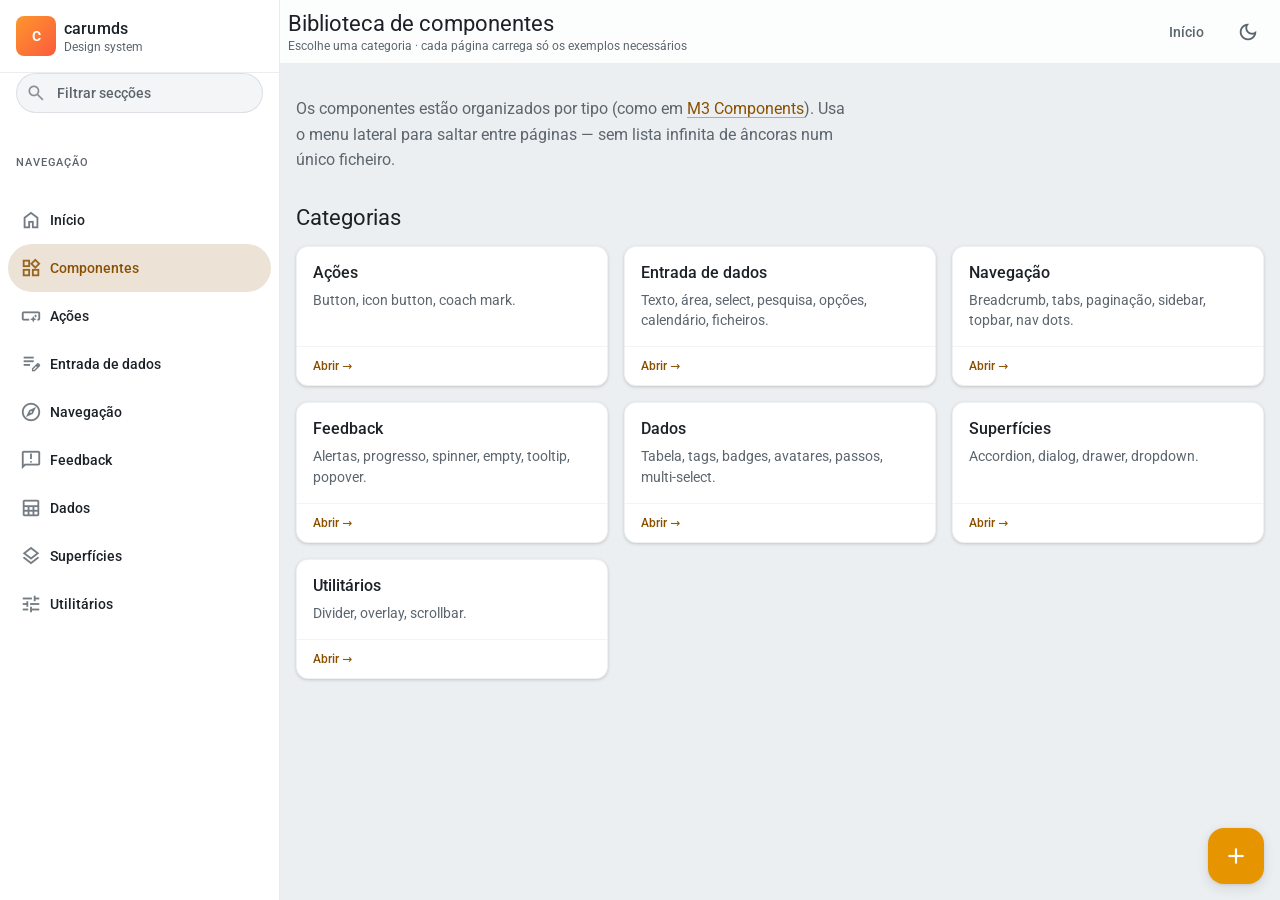
==== library/index.html @ 28d01505 "Add files via upload" ====
<!DOCTYPE html>
<html lang="pt-BR" data-theme="dark">
  <head>
    <meta charset="utf-8" />
    <meta name="viewport" content="width=device-width, initial-scale=1" />
    <meta name="color-scheme" content="dark light" />
    <script>
      (function () {
        try {
          var t = localStorage.getItem("carumds-theme");
          if (t === "light" || t === "dark") {
            document.documentElement.setAttribute("data-theme", t);
            document.documentElement.style.colorScheme =
              t === "light" ? "light" : "dark";
            return;
          }
        } catch (e) {}
        var m = window.matchMedia("(prefers-color-scheme: light)").matches;
        document.documentElement.setAttribute("data-theme", m ? "light" : "dark");
        document.documentElement.style.colorScheme = m ? "light" : "dark";
      })();
    </script>
    <title>Componentes — carumds</title>
    <link rel="stylesheet" href="../css/design-tokens.css" />
    <link rel="stylesheet" href="../css/core-components.css" />
    <link rel="stylesheet" href="../css/components.css" />
    <link rel="stylesheet" href="../css/storybook-shell.css" />
    <link rel="stylesheet" href="../css/theme.css" />
    <link rel="stylesheet" href="../css/m3-landing.css" />
  </head>
  <body class="md-body">
    <div class="md-app" id="md-app">
      <div class="md-scrim" id="md-scrim" aria-hidden="true"></div>

      <nav class="md-nav" aria-label="Documentação">
        <div class="md-nav__brand">
          <div class="md-nav__brand-icon" aria-hidden="true">C</div>
          <div class="md-nav__brand-text">
            <p class="md-nav__title">carumds</p>
            <p class="md-nav__subtitle">Design system</p>
          </div>
        </div>
        <div class="md-nav__search">
          <div class="md-nav__search-wrap">
            <span class="ms" aria-hidden="true">search</span>
            <input type="search" id="md-nav-filter" placeholder="Filtrar secções" autocomplete="off" aria-label="Filtrar lista de secções" />
          </div>
        </div>
        <p class="md-nav__label">Navegação</p>
        <ul class="md-nav__list" role="list">
          <li role="listitem">
            <a class="md-nav__link" href="../index.html"><span class="ms" aria-hidden="true">home</span>Início</a>
          </li>
          <li role="listitem">
            <a class="md-nav__link" href="index.html" aria-current="page"><span class="ms" aria-hidden="true">widgets</span>Componentes</a>
          </li>
          <li role="listitem">
            <a class="md-nav__link" href="actions.html"><span class="ms" aria-hidden="true">smart_button</span>Ações</a>
          </li>
          <li role="listitem">
            <a class="md-nav__link" href="inputs.html"><span class="ms" aria-hidden="true">edit_note</span>Entrada de dados</a>
          </li>
          <li role="listitem">
            <a class="md-nav__link" href="navigation.html"><span class="ms" aria-hidden="true">explore</span>Navegação</a>
          </li>
          <li role="listitem">
            <a class="md-nav__link" href="feedback.html"><span class="ms" aria-hidden="true">feedback</span>Feedback</a>
          </li>
          <li role="listitem">
            <a class="md-nav__link" href="data-display.html"><span class="ms" aria-hidden="true">table</span>Dados</a>
          </li>
          <li role="listitem">
            <a class="md-nav__link" href="surfaces.html"><span class="ms" aria-hidden="true">layers</span>Superfícies</a>
          </li>
          <li role="listitem">
            <a class="md-nav__link" href="utilities.html"><span class="ms" aria-hidden="true">tune</span>Utilitários</a>
          </li>
        </ul>
      </nav>

      <div class="md-main-wrap">
        <header class="md-top-bar">
          <button type="button" class="md-top-bar__menu" id="md-open-nav" aria-label="Abrir navegação">
            <span class="ms">menu</span>
          </button>
          <div class="md-top-bar__heading">
            <h1>Biblioteca de componentes</h1>
            <p>Escolhe uma categoria · cada página carrega só os exemplos necessários</p>
          </div>
          <nav class="md-top-bar__nav" aria-label="Atalhos">
            <a href="../index.html">Início</a>
          </nav>
          <div class="md-top-bar__actions">
            <button type="button" class="md-icon-btn" id="md-theme-toggle" aria-pressed="false" aria-label="Alternar tema claro ou escuro" title="Tema">
              <span class="ms">light_mode</span>
            </button>
          </div>
        </header>

        <main class="md-content md-landing" id="main-content">
          <p class="md-landing__lead" style="margin-bottom: var(--crm-spacing-xl)">
            Os componentes estão organizados por tipo (como em
            <a href="https://m3.material.io/components" rel="noopener noreferrer">M3 Components</a>). Usa o menu lateral
            para saltar entre páginas — sem lista infinita de âncoras num único ficheiro.
          </p>
          <h2 class="md-landing__section-title">Categorias</h2>
          <div class="md-landing__grid">
            <a class="md-landing-card" href="actions.html">
              <div class="md-landing-card__body">
                <h3 class="md-landing-card__title">Ações</h3>
                <p class="md-landing-card__desc">Button, icon button, coach mark.</p>
              </div>
              <div class="md-landing-card__footer">Abrir →</div>
            </a>
            <a class="md-landing-card" href="inputs.html">
              <div class="md-landing-card__body">
                <h3 class="md-landing-card__title">Entrada de dados</h3>
                <p class="md-landing-card__desc">Texto, área, select, pesquisa, opções, calendário, ficheiros.</p>
              </div>
              <div class="md-landing-card__footer">Abrir →</div>
            </a>
            <a class="md-landing-card" href="navigation.html">
              <div class="md-landing-card__body">
                <h3 class="md-landing-card__title">Navegação</h3>
                <p class="md-landing-card__desc">Breadcrumb, tabs, paginação, sidebar, topbar, nav dots.</p>
              </div>
              <div class="md-landing-card__footer">Abrir →</div>
            </a>
            <a class="md-landing-card" href="feedback.html">
              <div class="md-landing-card__body">
                <h3 class="md-landing-card__title">Feedback</h3>
                <p class="md-landing-card__desc">Alertas, progresso, spinner, empty, tooltip, popover.</p>
              </div>
              <div class="md-landing-card__footer">Abrir →</div>
            </a>
            <a class="md-landing-card" href="data-display.html">
              <div class="md-landing-card__body">
                <h3 class="md-landing-card__title">Dados</h3>
                <p class="md-landing-card__desc">Tabela, tags, badges, avatares, passos, multi-select.</p>
              </div>
              <div class="md-landing-card__footer">Abrir →</div>
            </a>
            <a class="md-landing-card" href="surfaces.html">
              <div class="md-landing-card__body">
                <h3 class="md-landing-card__title">Superfícies</h3>
                <p class="md-landing-card__desc">Accordion, dialog, drawer, dropdown.</p>
              </div>
              <div class="md-landing-card__footer">Abrir →</div>
            </a>
            <a class="md-landing-card" href="utilities.html">
              <div class="md-landing-card__body">
                <h3 class="md-landing-card__title">Utilitários</h3>
                <p class="md-landing-card__desc">Divider, overlay, scrollbar.</p>
              </div>
              <div class="md-landing-card__footer">Abrir →</div>
            </a>
          </div>
        </main>
      </div>
    </div>

    <button type="button" class="md-fab" aria-label="Acção principal (exemplo)">
      <span class="ms">add</span>
    </button>

    <script src="../js/theme.js"></script>
    <script src="../js/demos.js"></script>
  </body>
</html>
---- css/design-tokens.css ----
/**
 * Design tokens — CRM / carumds
 *
 * PRIMITIVOS NUMÉRICOS (FOUNDATIONS — export MCP em 2026):
 *   https://www.figma.com/design/VYV44XEQJ3vVgfA4QidiU4/Base-Tokens
 *   fileKey: VYV44XEQJ3vVgfA4QidiU4  ·  coleção: FOUNDATIONS  ·  modo: Tokens
 *   (63 variáveis FLOAT: spacing, size, radii, border-width, opacity)
 *
 * CORES (fonte canónica no Figma — variáveis de cor locais neste ficheiro):
 *   https://www.figma.com/design/U8QdaJfkk1VaeCNuvylgz9/Color-Tokens
 *   fileKey: U8QdaJfkk1VaeCNuvylgz9
 *   Os hex abaixo foram alinhados ao Core-Components; para sincronizar 1:1 com
 *   o painel Variables do Color-Tokens, usa export do Figma ou MCP quando o
 *   limite de chamadas do plano o permitir (Starter tem quota baixa de leitura).
 *
 * CONSUMO UI: Core-Components (uNFZLPczZwz7co8eiuxScK)
 *
 * MAPEAMENTO FIGMA → CSS:
 *   crm/spacing/xs → --crm-spacing-xs
 *   (barra `/` → hífen `-`)
 *
 * OPACIDADE: valores 0–100 (Figma). Em CSS usar p.ex. opacity: calc(var(--crm-opacity-sm) / 100)
 */

:root {
  /* ------------------------------------------------------------------------ */
  /* Cor — semântica (alvo: Color-Tokens U8QdaJf… — valores vê Core-Components) */
  /* ------------------------------------------------------------------------ */

  --crm-bg-regular-surface-base-enabled: #14171a;
  --crm-bg-regular-surface-lower-enabled: #22272b;
  --crm-fg-on-surface-neutral-moderate: #c0c8ce;
  --crm-fg-on-surface-neutral-inverse: #14171a;
  --crm-fg-on-surface-neutral-strong: #eef0f2;

  --crm-border-color-default: #58656f;

  --crm-bg-regular-primary-enabled: #e69400;
  --crm-bg-regular-primary-hovered: #ffaa11;
  --crm-bg-regular-primary-pressed: #ffa503;
  --crm-fg-on-surface-primary-default: #ffbb40;
  --crm-bg-transparent-primary-hovered: #c37e004d;
  --crm-bg-transparent-primary-pressed: #cf85004d;

  --crm-bg-regular-surface-inverse-enabled: #eef0f2;
  --crm-bg-regular-surface-inverse-hovered: #c5ccd3;
  --crm-bg-regular-surface-inverse-pressed: #d3d8dd;
  --crm-bg-transparent-surface-inverse-hovered: #c6c8ca80;
  --crm-bg-transparent-surface-inverse-pressed: #d3d8dd80;

  --crm-bg-regular-critical-enabled: #b31f1f;
  --crm-bg-regular-critical-hovered: #981a1a;
  --crm-bg-regular-critical-pressed: #a11c1c;
  --crm-fg-on-surface-critical-default: #e98080;
  --crm-fg-on-surface-critical-inverse: #b31f1f;
  --crm-bg-transparent-critical-hovered: #981a1a4d;
  --crm-bg-transparent-critical-pressed: #a11c1c4d;
  --crm-bg-transparent-critical-enabled: #b31f1f33;

  --crm-fg-on-surface-informative-default: #80cde9;
  --crm-bg-transparent-informative-enabled: #1f8cb333;
  --crm-fg-on-surface-success-default: #ade187;
  --crm-bg-transparent-success-enabled: #52922433;

  --brand-colors-white: #ffffff;
  --brand-colors-gradient-1: #fda92b;
  --brand-colors-gradient-2: #fda92b;
  --brand-colors-gradient-3: #fd972d;
  --brand-colors-gradient-4: #fd8330;
  --brand-colors-gradient-5: #fc7e31;
  --brand-colors-gradient-6: #fc7035;
  --brand-colors-gradient-7: #fc5a3c;
  --brand-colors-gradient-8: #fc5140;

  /* ------------------------------------------------------------------------ */
  /* FOUNDATIONS — border-width (Base-Tokens VYV44…)                           */
  /* ------------------------------------------------------------------------ */

  --crm-border-width-hairline: 1px;
  --crm-border-width-slim: 2px;
  --crm-border-width-medium: 4px;
  --crm-border-width-heavy: 8px;

  /* ------------------------------------------------------------------------ */
  /* FOUNDATIONS — opacity (0–100)                                            */
  /* ------------------------------------------------------------------------ */

  --crm-opacity-transparent: 0;
  --crm-opacity-xs2: 10;
  --crm-opacity-xs: 20;
  --crm-opacity-sm: 30;
  --crm-opacity-md: 40;
  --crm-opacity-lg: 50;
  --crm-opacity-xl: 80;
  --crm-opacity-total: 100;
  --crm-opacity-state-disabled: 30; /* alias → crm/opacity/sm */
  --crm-opacity-state-read-only: 50; /* alias → crm/opacity/lg */

  /* Compat (opacity: calc(var(--crm-state-disabled) / 100)) — igual a opacity sm */
  --crm-state-disabled: 30;

  /* ------------------------------------------------------------------------ */
  /* FOUNDATIONS — radii (px)                                                   */
  /* ------------------------------------------------------------------------ */

  --crm-radii-none: 0px;
  --crm-radii-xs: 2px;
  --crm-radii-sm: 4px;
  --crm-radii-md: 8px;
  --crm-radii-lg: 12px;
  --crm-radii-xl: 16px;
  --crm-radii-g: 24px;
  --crm-radii-full: 999px;

  /* ------------------------------------------------------------------------ */
  /* FOUNDATIONS — spacing (px)                                               */
  /* ------------------------------------------------------------------------ */

  --crm-spacing-none: 0px;
  --crm-spacing-xs3: 2px;
  --crm-spacing-xs2: 4px;
  --crm-spacing-xs: 8px;
  --crm-spacing-sm: 12px;
  --crm-spacing-md: 16px;
  --crm-spacing-lg: 24px;
  --crm-spacing-xl: 32px;
  --crm-spacing-xl2: 40px;
  --crm-spacing-xl3: 48px;
  --crm-spacing-g: 56px;
  --crm-spacing-xg: 64px;
  --crm-spacing-xg2: 72px;
  --crm-spacing-xg3: 80px;
  --crm-spacing-negative-xs2: -2px;
  --crm-spacing-negative-xs: -4px;
  --crm-spacing-negative-sm: -8px;
  --crm-spacing-negative-md: -12px;
  --crm-spacing-negative-lg: -16px;
  --crm-spacing-negative-xl: -24px;

  /* ------------------------------------------------------------------------ */
  /* FOUNDATIONS — size (px)                                                  */
  /* ------------------------------------------------------------------------ */

  --crm-size-none: 0px;
  --crm-size-xs5: 2px;
  --crm-size-xs4: 4px;
  --crm-size-xs3: 8px;
  --crm-size-xs2: 12px;
  --crm-size-xs: 16px;
  --crm-size-sm: 20px;
  --crm-size-md: 24px;
  --crm-size-lg: 32px;
  --crm-size-xl: 40px;
  --crm-size-xl2: 48px;
  --crm-size-xl3: 56px;
  --crm-size-g: 64px;
  --crm-size-xg: 72px;
  --crm-size-xg2: 80px;
  --crm-size-xg3: 96px;

  --crm-size-icon-xs: 12px;
  --crm-size-icon-sm: 16px;
  --crm-size-icon-md: 24px;
  --crm-size-icon-lg: 32px;
  --crm-size-icon-xl: 40px;

  /* ------------------------------------------------------------------------ */
  /* Tipografia (não listada em FOUNDATIONS deste ficheiro — mantida do DS)    */
  /* ------------------------------------------------------------------------ */

  --crm-font-family-brand: "Inter", ui-sans-serif, system-ui, -apple-system, "Segoe UI", Roboto, Helvetica, Arial, sans-serif;
  --crm-font-size-sm: 14px;
  --crm-line-height-sm: 20px;
  --crm-font-weight-regular: 400;
  --crm-font-weight-medium: 500;
  --crm-font-weight-bold: 700;
  --crm-letter-spacing-default: 0;

  /* ------------------------------------------------------------------------ */
  /* Aliases de produto                                                         */
  /* ------------------------------------------------------------------------ */

  --color-canvas: var(--crm-bg-regular-surface-base-enabled);
  --transition-interaction: color 0.15s ease, background-color 0.15s ease, border-color 0.15s ease, opacity 0.15s ease;
}
---- css/core-components.css ----
/**
 * Core Components — botão texto (Fill / Outline / Ghost × Brand / Neutral / Danger)
 * Ficheiro: Core-Components (uNFZLPczZwz7co8eiuxScK), component set "Button" (28:57508)
 * Tamanhos alinhados ao Figma: Extra Small = 32px, Small = 40px, Medium = 48px altura.
 * Importar depois de design-tokens.css
 */

/* -------------------------------------------------------------------------- */
/* Base                                                                      */
/* -------------------------------------------------------------------------- */

.btn {
  box-sizing: border-box;
  display: inline-flex;
  align-items: center;
  justify-content: center;
  gap: var(--crm-spacing-xs);
  margin: 0;
  font-family: var(--crm-font-family-brand);
  font-weight: var(--crm-font-weight-medium);
  font-size: var(--crm-font-size-sm);
  line-height: var(--crm-line-height-sm);
  letter-spacing: var(--crm-letter-spacing-default);
  text-decoration: none;
  white-space: nowrap;
  cursor: pointer;
  user-select: none;
  border-style: solid;
  border-width: var(--crm-border-width-hairline);
  border-radius: var(--crm-radii-sm);
  transition: var(--transition-interaction);
}

.btn:focus {
  outline: none;
}

.btn:focus-visible {
  outline: 2px solid currentColor;
  outline-offset: 2px;
}

.btn:disabled,
.btn[aria-disabled="true"] {
  cursor: not-allowed;
  opacity: calc(var(--crm-state-disabled) / 100);
}

/* -------------------------------------------------------------------------- */
/* Tamanhos (Medium / Small / Extra Small)                                     */
/* -------------------------------------------------------------------------- */

.btn--md {
  min-height: var(--crm-size-xl2);
  padding: calc((var(--crm-size-xl2) - var(--crm-line-height-sm)) / 2) var(--crm-spacing-md);
}

.btn--sm {
  min-height: var(--crm-size-xl);
  padding: calc((var(--crm-size-xl) - var(--crm-line-height-sm)) / 2) var(--crm-spacing-md);
}

.btn--xs {
  min-height: var(--crm-size-lg);
  padding: calc((var(--crm-size-lg) - var(--crm-line-height-sm)) / 2) var(--crm-spacing-md);
}

.btn--icon.btn--md {
  width: var(--crm-size-xl2);
  min-width: var(--crm-size-xl2);
  padding: 0;
}

.btn--icon.btn--sm {
  width: var(--crm-size-xl);
  min-width: var(--crm-size-xl);
  padding: 0;
}

.btn--icon.btn--xs {
  width: var(--crm-size-lg);
  min-width: var(--crm-size-lg);
  padding: 0;
}

.btn__icon {
  flex-shrink: 0;
  width: var(--crm-size-icon-sm);
  height: var(--crm-size-icon-sm);
}

/* -------------------------------------------------------------------------- */
/* Brand — Fill (solid)                                                       */
/* -------------------------------------------------------------------------- */

.btn--primary.btn--solid {
  background-color: var(--crm-bg-regular-primary-enabled);
  color: var(--crm-fg-on-surface-neutral-inverse);
  border-color: transparent;
}

.btn--primary.btn--solid:hover:not(:disabled):not([aria-disabled="true"]) {
  background-color: var(--crm-bg-regular-primary-hovered);
}

.btn--primary.btn--solid:active:not(:disabled):not([aria-disabled="true"]) {
  background-color: var(--crm-bg-regular-primary-pressed);
}

/* -------------------------------------------------------------------------- */
/* Brand — Outline                                                           */
/* -------------------------------------------------------------------------- */

.btn--primary.btn--outline {
  background-color: transparent;
  color: var(--crm-fg-on-surface-primary-default);
  border-color: var(--crm-fg-on-surface-primary-default);
}

.btn--primary.btn--outline:hover:not(:disabled):not([aria-disabled="true"]) {
  background-color: var(--crm-bg-regular-primary-hovered);
  color: var(--crm-fg-on-surface-neutral-inverse);
  border-color: var(--crm-fg-on-surface-primary-default);
}

.btn--primary.btn--outline:active:not(:disabled):not([aria-disabled="true"]) {
  background-color: var(--crm-bg-regular-primary-pressed);
  color: var(--crm-fg-on-surface-neutral-inverse);
  border-color: var(--crm-fg-on-surface-primary-default);
}

/* -------------------------------------------------------------------------- */
/* Brand — Ghost                                                              */
/* -------------------------------------------------------------------------- */

.btn--primary.btn--ghost {
  background-color: transparent;
  color: var(--crm-fg-on-surface-primary-default);
  border-color: transparent;
}

.btn--primary.btn--ghost:hover:not(:disabled):not([aria-disabled="true"]) {
  background-color: var(--crm-bg-transparent-primary-hovered);
}

.btn--primary.btn--ghost:active:not(:disabled):not([aria-disabled="true"]) {
  background-color: var(--crm-bg-transparent-primary-pressed);
}

/* -------------------------------------------------------------------------- */
/* Neutral — Fill                                                            */
/* -------------------------------------------------------------------------- */

.btn--neutral.btn--solid {
  background-color: var(--crm-bg-regular-surface-inverse-enabled);
  color: var(--crm-fg-on-surface-neutral-inverse);
  border-color: transparent;
}

.btn--neutral.btn--solid:hover:not(:disabled):not([aria-disabled="true"]) {
  background-color: var(--crm-bg-regular-surface-inverse-hovered);
}

.btn--neutral.btn--solid:active:not(:disabled):not([aria-disabled="true"]) {
  background-color: var(--crm-bg-regular-surface-inverse-pressed);
}

/* -------------------------------------------------------------------------- */
/* Neutral — Outline                                                         */
/* -------------------------------------------------------------------------- */

.btn--neutral.btn--outline {
  background-color: transparent;
  color: var(--crm-fg-on-surface-neutral-strong);
  border-color: var(--crm-fg-on-surface-neutral-strong);
}

.btn--neutral.btn--outline:hover:not(:disabled):not([aria-disabled="true"]) {
  background-color: var(--crm-bg-regular-surface-inverse-hovered);
  color: var(--crm-fg-on-surface-neutral-inverse);
  border-color: var(--crm-fg-on-surface-neutral-strong);
}

.btn--neutral.btn--outline:active:not(:disabled):not([aria-disabled="true"]) {
  background-color: var(--crm-bg-regular-surface-inverse-pressed);
  color: var(--crm-fg-on-surface-neutral-inverse);
  border-color: var(--crm-fg-on-surface-neutral-strong);
}

/* -------------------------------------------------------------------------- */
/* Neutral — Ghost                                                            */
/* -------------------------------------------------------------------------- */

.btn--neutral.btn--ghost {
  background-color: transparent;
  color: var(--crm-fg-on-surface-neutral-strong);
  border-color: transparent;
}

.btn--neutral.btn--ghost:hover:not(:disabled):not([aria-disabled="true"]) {
  background-color: var(--crm-bg-transparent-surface-inverse-hovered);
}

.btn--neutral.btn--ghost:active:not(:disabled):not([aria-disabled="true"]) {
  background-color: var(--crm-bg-transparent-surface-inverse-pressed);
}

/* -------------------------------------------------------------------------- */
/* Danger — Fill                                                              */
/* -------------------------------------------------------------------------- */

.btn--danger.btn--solid {
  background-color: var(--crm-bg-regular-critical-enabled);
  color: var(--crm-fg-on-surface-neutral-strong);
  border-color: transparent;
}

.btn--danger.btn--solid:hover:not(:disabled):not([aria-disabled="true"]) {
  background-color: var(--crm-bg-regular-critical-hovered);
}

.btn--danger.btn--solid:active:not(:disabled):not([aria-disabled="true"]) {
  background-color: var(--crm-bg-regular-critical-pressed);
}

/* -------------------------------------------------------------------------- */
/* Danger — Outline                                                           */
/* -------------------------------------------------------------------------- */

.btn--danger.btn--outline {
  background-color: transparent;
  color: var(--crm-fg-on-surface-critical-default);
  border-color: var(--crm-fg-on-surface-critical-default);
}

.btn--danger.btn--outline:hover:not(:disabled):not([aria-disabled="true"]) {
  background-color: var(--crm-bg-regular-critical-hovered);
  color: var(--crm-fg-on-surface-neutral-strong);
  border-color: var(--crm-bg-regular-critical-enabled);
}

.btn--danger.btn--outline:active:not(:disabled):not([aria-disabled="true"]) {
  background-color: var(--crm-bg-regular-critical-pressed);
  color: var(--crm-fg-on-surface-neutral-strong);
  border-color: var(--crm-bg-regular-critical-enabled);
}

/* -------------------------------------------------------------------------- */
/* Danger — Ghost                                                             */
/* -------------------------------------------------------------------------- */

.btn--danger.btn--ghost {
  background-color: transparent;
  color: var(--crm-fg-on-surface-critical-default);
  border-color: transparent;
}

.btn--danger.btn--ghost:hover:not(:disabled):not([aria-disabled="true"]) {
  background-color: var(--crm-bg-transparent-critical-hovered);
}

.btn--danger.btn--ghost:active:not(:disabled):not([aria-disabled="true"]) {
  background-color: var(--crm-bg-transparent-critical-pressed);
}

/* -------------------------------------------------------------------------- */
/* Preview                                                                   */
/* -------------------------------------------------------------------------- */

.ds-preview {
  background-color: var(--crm-bg-regular-surface-base-enabled);
  color: var(--crm-fg-on-surface-neutral-moderate);
  min-height: 100vh;
  padding: var(--crm-spacing-md);
  font-family: var(--crm-font-family-brand);
}
---- css/components.css ----
/**
 * Core Components — restantes peças do DS (prefixo .cc-)
 * Alinhado aos tokens CRM; variantes simplificadas para HTML nativo.
 */

/* -------------------------------------------------------------------------- */
/* Layout showcase                                                           */
/* -------------------------------------------------------------------------- */

.cc-showcase-layout {
  display: grid;
  grid-template-columns: minmax(200px, 260px) 1fr;
  gap: var(--crm-spacing-md);
  align-items: start;
  max-width: 1400px;
  margin: 0 auto;
  padding: var(--crm-spacing-md);
}

.cc-nav {
  position: sticky;
  top: var(--crm-spacing-md);
  font-family: var(--crm-font-family-brand);
  font-size: 12px;
  max-height: calc(100vh - 32px);
  overflow: auto;
  padding: var(--crm-spacing-xs);
  border: var(--crm-border-width-hairline) solid var(--crm-border-color-default);
  border-radius: var(--crm-radii-md);
  background: var(--crm-bg-regular-surface-lower-enabled);
}

.cc-nav a {
  display: block;
  padding: 6px 8px;
  color: var(--crm-fg-on-surface-neutral-moderate);
  text-decoration: none;
  border-radius: var(--crm-radii-sm);
}

.cc-nav a:hover {
  color: var(--crm-fg-on-surface-neutral-strong);
  background: color-mix(in srgb, var(--crm-fg-on-surface-neutral-strong) 8%, transparent);
}

.cc-nav__group {
  font-weight: var(--crm-font-weight-bold);
  color: var(--crm-fg-on-surface-neutral-strong);
  padding: 8px 8px 4px;
  margin-top: var(--crm-spacing-xs);
}

.cc-nav__group:first-child {
  margin-top: 0;
}

.cc-section-title {
  font-family: var(--crm-font-family-brand);
  font-weight: var(--crm-font-weight-bold);
  font-size: 18px;
  color: var(--crm-fg-on-surface-neutral-strong);
  margin: 0 0 var(--crm-spacing-md);
  padding-bottom: var(--crm-spacing-xs);
  border-bottom: 1px solid var(--crm-border-color-default);
}

.cc-demo {
  margin-bottom: var(--crm-spacing-md);
}

.cc-demo__label {
  font-size: 12px;
  color: var(--crm-fg-on-surface-neutral-moderate);
  margin-bottom: var(--crm-spacing-xs);
}

.cc-row {
  display: flex;
  flex-wrap: wrap;
  gap: var(--crm-spacing-xs);
  align-items: center;
}

/* -------------------------------------------------------------------------- */
/* Accordion                                                                  */
/* -------------------------------------------------------------------------- */

.cc-accordion {
  border: var(--crm-border-width-hairline) solid var(--crm-border-color-default);
  border-radius: var(--crm-radii-md);
  background: var(--crm-bg-regular-surface-lower-enabled);
  max-width: 480px;
}

.cc-accordion__trigger {
  list-style: none;
  cursor: pointer;
  padding: var(--crm-spacing-md);
  font-family: var(--crm-font-family-brand);
  font-weight: var(--crm-font-weight-medium);
  font-size: var(--crm-font-size-sm);
  color: var(--crm-fg-on-surface-neutral-strong);
}

.cc-accordion__trigger::-webkit-details-marker {
  display: none;
}

.cc-accordion__panel {
  padding: 0 var(--crm-spacing-md) var(--crm-spacing-md);
  font-size: var(--crm-font-size-sm);
  line-height: var(--crm-line-height-sm);
  color: var(--crm-fg-on-surface-neutral-moderate);
  border-top: var(--crm-border-width-hairline) solid var(--crm-border-color-default);
}

.cc-accordion + .cc-accordion {
  margin-top: var(--crm-spacing-xs);
}

/* -------------------------------------------------------------------------- */
/* Alert                                                                      */
/* -------------------------------------------------------------------------- */

.cc-alert {
  display: flex;
  gap: var(--crm-spacing-xs);
  align-items: flex-start;
  padding: var(--crm-spacing-md);
  border-radius: var(--crm-radii-md);
  border: var(--crm-border-width-hairline) solid var(--crm-border-color-default);
  max-width: 560px;
  font-family: var(--crm-font-family-brand);
  font-size: var(--crm-font-size-sm);
  line-height: var(--crm-line-height-sm);
}

.cc-alert__title {
  font-weight: var(--crm-font-weight-bold);
  margin: 0 0 4px;
}

.cc-alert__body {
  margin: 0;
  font-weight: var(--crm-font-weight-regular);
  opacity: 0.95;
}

.cc-alert--default {
  background: var(--crm-bg-regular-surface-lower-enabled);
  color: var(--crm-fg-on-surface-neutral-strong);
}

.cc-alert--informative {
  background: var(--crm-bg-transparent-informative-enabled);
  color: var(--crm-fg-on-surface-informative-default);
  border-color: color-mix(in srgb, var(--crm-fg-on-surface-informative-default) 35%, transparent);
}

.cc-alert--success {
  background: var(--crm-bg-transparent-success-enabled);
  color: var(--crm-fg-on-surface-success-default);
  border-color: color-mix(in srgb, var(--crm-fg-on-surface-success-default) 35%, transparent);
}

.cc-alert--critical {
  background: var(--crm-bg-transparent-critical-enabled);
  color: var(--crm-fg-on-surface-critical-default);
  border-color: color-mix(in srgb, var(--crm-fg-on-surface-critical-default) 35%, transparent);
}

/* -------------------------------------------------------------------------- */
/* Avatar                                                                     */
/* -------------------------------------------------------------------------- */

.cc-avatar {
  display: inline-flex;
  align-items: center;
  justify-content: center;
  border-radius: var(--crm-radii-full);
  background: var(--crm-border-color-default);
  color: var(--crm-fg-on-surface-neutral-strong);
  font-family: var(--crm-font-family-brand);
  font-weight: var(--crm-font-weight-medium);
  font-size: var(--crm-font-size-sm);
  overflow: hidden;
  flex-shrink: 0;
}

.cc-avatar--sm {
  width: var(--crm-size-sm);
  height: var(--crm-size-sm);
  font-size: 10px;
}

.cc-avatar--md {
  width: var(--crm-size-lg);
  height: var(--crm-size-lg);
  font-size: 12px;
}

.cc-avatar--lg {
  width: var(--crm-size-xl);
  height: var(--crm-size-xl);
  font-size: var(--crm-font-size-sm);
}

.cc-avatar img {
  width: 100%;
  height: 100%;
  object-fit: cover;
}

.cc-avatar-stack {
  display: flex;
}

.cc-avatar-stack .cc-avatar {
  margin-left: -8px;
  border: 2px solid var(--crm-bg-regular-surface-base-enabled);
}

.cc-avatar-stack .cc-avatar:first-child {
  margin-left: 0;
}

/* -------------------------------------------------------------------------- */
/* Badge                                                                      */
/* -------------------------------------------------------------------------- */

.cc-badge {
  display: inline-flex;
  align-items: center;
  justify-content: center;
  min-width: 20px;
  height: 20px;
  padding: 0 6px;
  border-radius: var(--crm-radii-full);
  font-family: var(--crm-font-family-brand);
  font-size: 11px;
  font-weight: var(--crm-font-weight-medium);
  line-height: 1;
  background: var(--crm-bg-regular-primary-enabled);
  color: var(--crm-fg-on-surface-neutral-inverse);
}

.cc-badge--neutral {
  background: var(--crm-bg-regular-surface-inverse-enabled);
  color: var(--crm-fg-on-surface-neutral-inverse);
}

.cc-badge--critical {
  background: var(--crm-bg-regular-critical-enabled);
  color: var(--crm-fg-on-surface-neutral-strong);
}

/* -------------------------------------------------------------------------- */
/* Breadcrumb                                                                 */
/* -------------------------------------------------------------------------- */

.cc-breadcrumb {
  font-family: var(--crm-font-family-brand);
  font-size: var(--crm-font-size-sm);
  color: var(--crm-fg-on-surface-neutral-moderate);
}

.cc-breadcrumb ol {
  display: flex;
  flex-wrap: wrap;
  gap: var(--crm-spacing-xs);
  list-style: none;
  margin: 0;
  padding: 0;
  align-items: center;
}

.cc-breadcrumb li:not(:last-child)::after {
  content: "/";
  margin-left: var(--crm-spacing-xs);
  opacity: 0.5;
}

.cc-breadcrumb a {
  color: var(--crm-fg-on-surface-primary-default);
  text-decoration: none;
}

.cc-breadcrumb a:hover {
  text-decoration: underline;
}

/* -------------------------------------------------------------------------- */
/* Checkbox & Radio                                                           */
/* -------------------------------------------------------------------------- */

.cc-check,
.cc-radio {
  display: inline-flex;
  align-items: center;
  gap: var(--crm-spacing-xs);
  font-family: var(--crm-font-family-brand);
  font-size: var(--crm-font-size-sm);
  color: var(--crm-fg-on-surface-neutral-strong);
  cursor: pointer;
}

.cc-check input,
.cc-radio input {
  width: 16px;
  height: 16px;
  accent-color: var(--crm-bg-regular-primary-enabled);
  cursor: pointer;
}

.cc-fieldset {
  border: var(--crm-border-width-hairline) solid var(--crm-border-color-default);
  border-radius: var(--crm-radii-md);
  padding: var(--crm-spacing-md);
  font-family: var(--crm-font-family-brand);
}

.cc-fieldset legend {
  padding: 0 6px;
  font-size: var(--crm-font-size-sm);
  font-weight: var(--crm-font-weight-medium);
  color: var(--crm-fg-on-surface-neutral-strong);
}

.cc-fieldset__group {
  display: flex;
  flex-direction: column;
  gap: var(--crm-spacing-xs);
  margin-top: var(--crm-spacing-xs);
}

/* -------------------------------------------------------------------------- */
/* Coach mark                                                                 */
/* -------------------------------------------------------------------------- */

.cc-coach {
  position: relative;
  display: inline-block;
  max-width: 280px;
  padding: var(--crm-spacing-md);
  border-radius: var(--crm-radii-md);
  background: var(--crm-bg-regular-surface-inverse-enabled);
  color: var(--crm-fg-on-surface-neutral-inverse);
  font-family: var(--crm-font-family-brand);
  font-size: var(--crm-font-size-sm);
  box-shadow: 0 8px 24px rgba(0, 0, 0, 0.35);
}

.cc-coach::after {
  content: "";
  position: absolute;
  bottom: -6px;
  left: 24px;
  border: 6px solid transparent;
  border-top-color: var(--crm-bg-regular-surface-inverse-enabled);
}

/* -------------------------------------------------------------------------- */
/* Date input + mini calendar (visual)                                        */
/* -------------------------------------------------------------------------- */

.cc-date-field {
  display: inline-flex;
  align-items: center;
  gap: var(--crm-spacing-xs);
  padding: 10px var(--crm-spacing-md);
  min-height: var(--crm-size-xl);
  border: var(--crm-border-width-hairline) solid var(--crm-border-color-default);
  border-radius: var(--crm-radii-sm);
  background: var(--crm-bg-regular-surface-lower-enabled);
  color: var(--crm-fg-on-surface-neutral-strong);
  font-family: var(--crm-font-family-brand);
  font-size: var(--crm-font-size-sm);
}

.cc-calendar {
  display: grid;
  grid-template-columns: repeat(7, 32px);
  gap: 4px;
  padding: var(--crm-spacing-md);
  border-radius: var(--crm-radii-md);
  border: var(--crm-border-width-hairline) solid var(--crm-border-color-default);
  background: var(--crm-bg-regular-surface-lower-enabled);
  max-width: fit-content;
  font-family: var(--crm-font-family-brand);
  font-size: 11px;
  color: var(--crm-fg-on-surface-neutral-moderate);
}

.cc-calendar span {
  text-align: center;
  padding: 4px 0;
}

.cc-calendar button {
  height: 28px;
  border: none;
  border-radius: var(--crm-radii-sm);
  background: transparent;
  color: var(--crm-fg-on-surface-neutral-strong);
  cursor: pointer;
  font: inherit;
}

.cc-calendar button:hover {
  background: var(--crm-bg-transparent-surface-inverse-hovered);
}

.cc-calendar button.is-active {
  background: var(--crm-bg-regular-primary-enabled);
  color: var(--crm-fg-on-surface-neutral-inverse);
}

/* -------------------------------------------------------------------------- */
/* Dialog                                                                     */
/* -------------------------------------------------------------------------- */

.cc-dialog::backdrop {
  background: rgba(0, 0, 0, 0.55);
}

.cc-dialog[open] {
  border: var(--crm-border-width-hairline) solid var(--crm-border-color-default);
  border-radius: var(--crm-radii-md);
  padding: var(--crm-spacing-md);
  background: var(--crm-bg-regular-surface-lower-enabled);
  color: var(--crm-fg-on-surface-neutral-strong);
  font-family: var(--crm-font-family-brand);
  max-width: 400px;
}

.cc-dialog h2 {
  margin: 0 0 var(--crm-spacing-xs);
  font-size: 16px;
}

.cc-dialog p {
  margin: 0 0 var(--crm-spacing-md);
  font-size: var(--crm-font-size-sm);
  color: var(--crm-fg-on-surface-neutral-moderate);
}

/* -------------------------------------------------------------------------- */
/* Drawer                                                                     */
/* -------------------------------------------------------------------------- */

.cc-drawer-demo {
  position: relative;
  height: 200px;
  border: var(--crm-border-width-hairline) dashed var(--crm-border-color-default);
  border-radius: var(--crm-radii-md);
  overflow: hidden;
  background: var(--crm-bg-regular-surface-base-enabled);
}

.cc-drawer {
  position: absolute;
  top: 0;
  right: 0;
  height: 100%;
  width: min(280px, 80%);
  background: var(--crm-bg-regular-surface-lower-enabled);
  border-left: var(--crm-border-width-hairline) solid var(--crm-border-color-default);
  padding: var(--crm-spacing-md);
  font-family: var(--crm-font-family-brand);
  font-size: var(--crm-font-size-sm);
  color: var(--crm-fg-on-surface-neutral-strong);
  transform: translateX(100%);
  transition: transform 0.2s ease;
}

.cc-drawer.is-open {
  transform: translateX(0);
}

/* -------------------------------------------------------------------------- */
/* Dropdown                                                                   */
/* -------------------------------------------------------------------------- */

.cc-dropdown {
  position: relative;
  display: inline-block;
  font-family: var(--crm-font-family-brand);
}

.cc-dropdown__menu {
  position: absolute;
  top: calc(100% + 4px);
  left: 0;
  min-width: 200px;
  padding: var(--crm-spacing-xs) 0;
  margin: 0;
  list-style: none;
  background: var(--crm-bg-regular-surface-lower-enabled);
  border: var(--crm-border-width-hairline) solid var(--crm-border-color-default);
  border-radius: var(--crm-radii-sm);
  box-shadow: 0 8px 24px rgba(0, 0, 0, 0.25);
  z-index: 2;
}

.cc-dropdown__menu[hidden] {
  display: none !important;
}

.cc-dropdown__menu button {
  display: block;
  width: 100%;
  text-align: left;
  padding: 8px var(--crm-spacing-md);
  border: none;
  background: none;
  color: var(--crm-fg-on-surface-neutral-strong);
  font: inherit;
  cursor: pointer;
}

.cc-dropdown__menu button:hover {
  background: var(--crm-bg-transparent-surface-inverse-hovered);
}

/* -------------------------------------------------------------------------- */
/* Empty state                                                                */
/* -------------------------------------------------------------------------- */

.cc-empty {
  text-align: center;
  padding: calc(var(--crm-spacing-md) * 2);
  max-width: 360px;
  font-family: var(--crm-font-family-brand);
}

.cc-empty__icon {
  width: 48px;
  height: 48px;
  margin: 0 auto var(--crm-spacing-md);
  border-radius: var(--crm-radii-md);
  background: var(--crm-bg-regular-surface-lower-enabled);
  border: var(--crm-border-width-hairline) solid var(--crm-border-color-default);
}

.cc-empty h3 {
  margin: 0 0 var(--crm-spacing-xs);
  font-size: 16px;
  color: var(--crm-fg-on-surface-neutral-strong);
}

.cc-empty p {
  margin: 0;
  font-size: var(--crm-font-size-sm);
  color: var(--crm-fg-on-surface-neutral-moderate);
}

/* -------------------------------------------------------------------------- */
/* File upload                                                                */
/* -------------------------------------------------------------------------- */

.cc-upload {
  display: flex;
  flex-direction: column;
  align-items: center;
  justify-content: center;
  gap: var(--crm-spacing-xs);
  padding: calc(var(--crm-spacing-md) * 2);
  max-width: 400px;
  border: 2px dashed var(--crm-border-color-default);
  border-radius: var(--crm-radii-md);
  background: color-mix(in srgb, var(--crm-bg-regular-surface-lower-enabled) 80%, transparent);
  font-family: var(--crm-font-family-brand);
  font-size: var(--crm-font-size-sm);
  color: var(--crm-fg-on-surface-neutral-moderate);
}

.cc-upload strong {
  color: var(--crm-fg-on-surface-neutral-strong);
}

/* -------------------------------------------------------------------------- */
/* Pagination                                                                 */
/* -------------------------------------------------------------------------- */

.cc-pagination {
  display: flex;
  align-items: center;
  gap: 4px;
  font-family: var(--crm-font-family-brand);
}

.cc-pagination a,
.cc-pagination span {
  display: inline-flex;
  min-width: 32px;
  height: 32px;
  align-items: center;
  justify-content: center;
  padding: 0 6px;
  border-radius: var(--crm-radii-sm);
  font-size: var(--crm-font-size-sm);
  text-decoration: none;
  color: var(--crm-fg-on-surface-neutral-strong);
  border: var(--crm-border-width-hairline) solid transparent;
}

.cc-pagination a:hover {
  background: var(--crm-bg-regular-surface-lower-enabled);
}

.cc-pagination .is-current {
  background: var(--crm-bg-regular-primary-enabled);
  color: var(--crm-fg-on-surface-neutral-inverse);
}

/* -------------------------------------------------------------------------- */
/* Popover                                                                    */
/* -------------------------------------------------------------------------- */

.cc-popover-wrap {
  position: relative;
  display: inline-block;
}

.cc-popover {
  position: absolute;
  bottom: calc(100% + 8px);
  left: 50%;
  transform: translateX(-50%);
  padding: var(--crm-spacing-xs) var(--crm-spacing-md);
  border-radius: var(--crm-radii-sm);
  background: var(--crm-bg-regular-surface-inverse-enabled);
  color: var(--crm-fg-on-surface-neutral-inverse);
  font-family: var(--crm-font-family-brand);
  font-size: 12px;
  white-space: nowrap;
  box-shadow: 0 4px 16px rgba(0, 0, 0, 0.3);
}

/* -------------------------------------------------------------------------- */
/* Progress                                                                   */
/* -------------------------------------------------------------------------- */

.cc-progress-bar {
  width: 100%;
  max-width: 320px;
  height: 8px;
  border-radius: var(--crm-radii-full);
  background: var(--crm-bg-regular-surface-lower-enabled);
  overflow: hidden;
}

.cc-progress-bar__fill {
  height: 100%;
  width: 45%;
  border-radius: var(--crm-radii-full);
  background: linear-gradient(90deg, var(--brand-colors-gradient-5), var(--brand-colors-gradient-3));
}

.cc-progress-status {
  display: flex;
  align-items: center;
  gap: var(--crm-spacing-xs);
  font-family: var(--crm-font-family-brand);
  font-size: var(--crm-font-size-sm);
  color: var(--crm-fg-on-surface-neutral-moderate);
}

.cc-progress-status__dot {
  width: 8px;
  height: 8px;
  border-radius: var(--crm-radii-full);
  background: var(--crm-bg-regular-primary-enabled);
}

/* -------------------------------------------------------------------------- */
/* Search                                                                     */
/* -------------------------------------------------------------------------- */

.cc-search {
  display: flex;
  align-items: center;
  gap: var(--crm-spacing-xs);
  max-width: 360px;
  padding: 0 var(--crm-spacing-md);
  min-height: var(--crm-size-xl);
  border: var(--crm-border-width-hairline) solid var(--crm-border-color-default);
  border-radius: var(--crm-radii-sm);
  background: var(--crm-bg-regular-surface-lower-enabled);
}

.cc-search input {
  flex: 1;
  border: none;
  background: transparent;
  color: var(--crm-fg-on-surface-neutral-strong);
  font: inherit;
  outline: none;
}

.cc-search input::placeholder {
  color: var(--crm-fg-on-surface-neutral-moderate);
}

/* -------------------------------------------------------------------------- */
/* Select                                                                     */
/* -------------------------------------------------------------------------- */

.cc-select {
  min-height: var(--crm-size-xl);
  padding: 0 var(--crm-spacing-md);
  border-radius: var(--crm-radii-sm);
  border: var(--crm-border-width-hairline) solid var(--crm-border-color-default);
  background: var(--crm-bg-regular-surface-lower-enabled);
  color: var(--crm-fg-on-surface-neutral-strong);
  font-family: var(--crm-font-family-brand);
  font-size: var(--crm-font-size-sm);
  min-width: 200px;
}

/* -------------------------------------------------------------------------- */
/* Sidebar                                                                    */
/* -------------------------------------------------------------------------- */

.cc-sidebar {
  display: flex;
  width: 100%;
  max-width: 560px;
  min-height: 220px;
  border: var(--crm-border-width-hairline) solid var(--crm-border-color-default);
  border-radius: var(--crm-radii-md);
  overflow: hidden;
  font-family: var(--crm-font-family-brand);
  font-size: var(--crm-font-size-sm);
}

.cc-sidebar__rail {
  width: 56px;
  background: var(--crm-bg-regular-surface-base-enabled);
  border-right: var(--crm-border-width-hairline) solid var(--crm-border-color-default);
}

.cc-sidebar__nav {
  flex: 1;
  padding: var(--crm-spacing-md);
  background: var(--crm-bg-regular-surface-lower-enabled);
}

.cc-sidebar__item {
  padding: 8px var(--crm-spacing-xs);
  border-radius: var(--crm-radii-sm);
  color: var(--crm-fg-on-surface-neutral-moderate);
  cursor: pointer;
}

.cc-sidebar__item:hover,
.cc-sidebar__item.is-active {
  background: var(--crm-bg-transparent-primary-hovered);
  color: var(--crm-fg-on-surface-primary-default);
}

/* -------------------------------------------------------------------------- */
/* Steps                                                                      */
/* -------------------------------------------------------------------------- */

.cc-steps {
  display: flex;
  gap: var(--crm-spacing-md);
  list-style: none;
  margin: 0;
  padding: 0;
  font-family: var(--crm-font-family-brand);
  font-size: var(--crm-font-size-sm);
  counter-reset: step;
}

.cc-steps li {
  display: flex;
  align-items: center;
  gap: var(--crm-spacing-xs);
  color: var(--crm-fg-on-surface-neutral-moderate);
}

.cc-steps li::before {
  counter-increment: step;
  content: counter(step);
  width: 24px;
  height: 24px;
  border-radius: var(--crm-radii-full);
  display: inline-flex;
  align-items: center;
  justify-content: center;
  font-size: 12px;
  font-weight: var(--crm-font-weight-medium);
  background: var(--crm-bg-regular-surface-lower-enabled);
  border: var(--crm-border-width-hairline) solid var(--crm-border-color-default);
}

.cc-steps li.is-done::before {
  background: var(--crm-bg-regular-primary-enabled);
  border-color: var(--crm-bg-regular-primary-enabled);
  color: var(--crm-fg-on-surface-neutral-inverse);
}

.cc-steps li.is-current {
  color: var(--crm-fg-on-surface-neutral-strong);
  font-weight: var(--crm-font-weight-medium);
}

/* -------------------------------------------------------------------------- */
/* Switch                                                                     */
/* -------------------------------------------------------------------------- */

.cc-switch {
  position: relative;
  display: inline-block;
  width: 44px;
  height: 24px;
  flex-shrink: 0;
}

.cc-switch input {
  opacity: 0;
  width: 0;
  height: 0;
}

.cc-switch__slider {
  position: absolute;
  cursor: pointer;
  inset: 0;
  background: var(--crm-border-color-default);
  border-radius: var(--crm-radii-full);
  transition: background 0.2s;
}

.cc-switch__slider::before {
  content: "";
  position: absolute;
  height: 18px;
  width: 18px;
  left: 3px;
  bottom: 3px;
  background: var(--crm-fg-on-surface-neutral-strong);
  border-radius: var(--crm-radii-full);
  transition: transform 0.2s;
}

.cc-switch input:checked + .cc-switch__slider {
  background: var(--crm-bg-regular-primary-enabled);
}

.cc-switch input:checked + .cc-switch__slider::before {
  transform: translateX(20px);
}

.cc-switch-row {
  display: flex;
  align-items: center;
  gap: var(--crm-spacing-xs);
  font-family: var(--crm-font-family-brand);
  font-size: var(--crm-font-size-sm);
  color: var(--crm-fg-on-surface-neutral-strong);
}

/* -------------------------------------------------------------------------- */
/* Table                                                                      */
/* -------------------------------------------------------------------------- */

.cc-table-wrap {
  overflow: auto;
  border: var(--crm-border-width-hairline) solid var(--crm-border-color-default);
  border-radius: var(--crm-radii-md);
  max-width: 720px;
}

.cc-table {
  width: 100%;
  border-collapse: collapse;
  font-family: var(--crm-font-family-brand);
  font-size: var(--crm-font-size-sm);
  color: var(--crm-fg-on-surface-neutral-strong);
}

.cc-table th,
.cc-table td {
  padding: 10px var(--crm-spacing-md);
  text-align: left;
  border-bottom: var(--crm-border-width-hairline) solid var(--crm-border-color-default);
}

.cc-table th {
  background: var(--crm-bg-regular-surface-lower-enabled);
  font-weight: var(--crm-font-weight-medium);
  color: var(--crm-fg-on-surface-neutral-moderate);
}

.cc-table tr:last-child td {
  border-bottom: none;
}

/* -------------------------------------------------------------------------- */
/* Tabs                                                                       */
/* -------------------------------------------------------------------------- */

.cc-tabs {
  font-family: var(--crm-font-family-brand);
}

.cc-tabs__list {
  display: flex;
  gap: var(--crm-spacing-xs);
  border-bottom: var(--crm-border-width-hairline) solid var(--crm-border-color-default);
  margin: 0 0 var(--crm-spacing-md);
  padding: 0;
  list-style: none;
}

.cc-tabs__tab {
  padding: 10px var(--crm-spacing-md);
  border: none;
  background: none;
  color: var(--crm-fg-on-surface-neutral-moderate);
  font: inherit;
  font-size: var(--crm-font-size-sm);
  cursor: pointer;
  border-bottom: 2px solid transparent;
  margin-bottom: -1px;
}

.cc-tabs__tab:hover {
  color: var(--crm-fg-on-surface-neutral-strong);
}

.cc-tabs__tab[aria-selected="true"] {
  color: var(--crm-fg-on-surface-primary-default);
  border-bottom-color: var(--crm-bg-regular-primary-enabled);
  font-weight: var(--crm-font-weight-medium);
}

.cc-tabs__panel {
  font-size: var(--crm-font-size-sm);
  color: var(--crm-fg-on-surface-neutral-moderate);
}

/* -------------------------------------------------------------------------- */
/* Tag                                                                        */
/* -------------------------------------------------------------------------- */

.cc-tag {
  display: inline-flex;
  align-items: center;
  gap: 4px;
  padding: 2px 8px;
  border-radius: var(--crm-radii-sm);
  font-family: var(--crm-font-family-brand);
  font-size: 12px;
  font-weight: var(--crm-font-weight-medium);
  background: var(--crm-bg-regular-surface-lower-enabled);
  border: var(--crm-border-width-hairline) solid var(--crm-border-color-default);
  color: var(--crm-fg-on-surface-neutral-strong);
}

.cc-tag--primary {
  background: var(--crm-bg-transparent-primary-hovered);
  border-color: var(--crm-fg-on-surface-primary-default);
  color: var(--crm-fg-on-surface-primary-default);
}

.cc-tag--critical {
  background: var(--crm-bg-transparent-critical-enabled);
  color: var(--crm-fg-on-surface-critical-default);
  border-color: color-mix(in srgb, var(--crm-fg-on-surface-critical-default) 40%, transparent);
}

/* -------------------------------------------------------------------------- */
/* Text input / textarea                                                      */
/* -------------------------------------------------------------------------- */

.cc-input,
.cc-textarea {
  width: 100%;
  max-width: 360px;
  padding: 10px var(--crm-spacing-md);
  border: var(--crm-border-width-hairline) solid var(--crm-border-color-default);
  border-radius: var(--crm-radii-sm);
  background: var(--crm-bg-regular-surface-lower-enabled);
  color: var(--crm-fg-on-surface-neutral-strong);
  font-family: var(--crm-font-family-brand);
  font-size: var(--crm-font-size-sm);
}

.cc-input:focus,
.cc-textarea:focus {
  outline: 2px solid var(--crm-fg-on-surface-primary-default);
  outline-offset: 0;
}

.cc-textarea {
  min-height: 96px;
  resize: vertical;
}

.cc-input:disabled,
.cc-textarea:disabled {
  opacity: calc(var(--crm-state-disabled) / 100);
}

/* -------------------------------------------------------------------------- */
/* Tooltip (CSS only)                                                         */
/* -------------------------------------------------------------------------- */

.cc-tooltip-host {
  position: relative;
  display: inline-block;
  border-bottom: 1px dotted var(--crm-fg-on-surface-neutral-moderate);
  cursor: help;
  color: var(--crm-fg-on-surface-neutral-strong);
  font-family: var(--crm-font-family-brand);
  font-size: var(--crm-font-size-sm);
}

.cc-tooltip-host::after {
  content: attr(data-tooltip);
  position: absolute;
  bottom: 100%;
  left: 50%;
  transform: translateX(-50%) translateY(-6px);
  padding: 6px 8px;
  border-radius: var(--crm-radii-sm);
  background: var(--crm-bg-regular-surface-inverse-enabled);
  color: var(--crm-fg-on-surface-neutral-inverse);
  font-size: 12px;
  white-space: nowrap;
  opacity: 0;
  pointer-events: none;
  transition: opacity 0.15s;
}

.cc-tooltip-host:hover::after {
  opacity: 1;
}

/* -------------------------------------------------------------------------- */
/* Topbar                                                                     */
/* -------------------------------------------------------------------------- */

.cc-topbar {
  display: flex;
  align-items: center;
  justify-content: space-between;
  gap: var(--crm-spacing-md);
  width: 100%;
  max-width: 720px;
  padding: var(--crm-spacing-xs) var(--crm-spacing-md);
  border: var(--crm-border-width-hairline) solid var(--crm-border-color-default);
  border-radius: var(--crm-radii-md);
  background: var(--crm-bg-regular-surface-lower-enabled);
  font-family: var(--crm-font-family-brand);
  font-size: var(--crm-font-size-sm);
  color: var(--crm-fg-on-surface-neutral-strong);
}

.cc-topbar__actions {
  display: flex;
  gap: var(--crm-spacing-xs);
  align-items: center;
}

/* -------------------------------------------------------------------------- */
/* Utilities                                                                  */
/* -------------------------------------------------------------------------- */

.cc-divider {
  border: none;
  border-top: var(--crm-border-width-hairline) solid var(--crm-border-color-default);
  margin: var(--crm-spacing-md) 0;
}

.cc-nav-dots {
  display: flex;
  gap: 6px;
}

.cc-nav-dots span {
  width: 8px;
  height: 8px;
  border-radius: var(--crm-radii-full);
  background: var(--crm-border-color-default);
}

.cc-nav-dots span.is-active {
  background: var(--crm-bg-regular-primary-enabled);
}

.cc-overlay-demo {
  position: relative;
  height: 120px;
  border-radius: var(--crm-radii-md);
  overflow: hidden;
  background: var(--crm-bg-regular-surface-lower-enabled);
}

.cc-overlay {
  position: absolute;
  inset: 0;
  background: rgba(10, 12, 14, 0.65);
  display: flex;
  align-items: center;
  justify-content: center;
  color: var(--crm-fg-on-surface-neutral-strong);
  font-family: var(--crm-font-family-brand);
  font-size: var(--crm-font-size-sm);
}

.cc-scroll {
  max-height: 120px;
  overflow: auto;
  padding: var(--crm-spacing-xs);
  border: var(--crm-border-width-hairline) solid var(--crm-border-color-default);
  border-radius: var(--crm-radii-sm);
  scrollbar-width: thin;
  scrollbar-color: var(--crm-border-color-default) var(--crm-bg-regular-surface-lower-enabled);
}

.cc-scroll::-webkit-scrollbar {
  width: 8px;
  height: 8px;
}

.cc-scroll::-webkit-scrollbar-thumb {
  background: var(--crm-border-color-default);
  border-radius: var(--crm-radii-full);
}

.cc-spinner {
  width: 32px;
  height: 32px;
  border: 3px solid var(--crm-border-color-default);
  border-top-color: var(--crm-bg-regular-primary-enabled);
  border-radius: var(--crm-radii-full);
  animation: cc-spin 0.8s linear infinite;
}

@keyframes cc-spin {
  to {
    transform: rotate(360deg);
  }
}

.cc-multi-item {
  display: flex;
  align-items: center;
  justify-content: space-between;
  gap: var(--crm-spacing-xs);
  padding: 6px var(--crm-spacing-xs);
  border-radius: var(--crm-radii-sm);
  background: var(--crm-bg-regular-surface-lower-enabled);
  border: var(--crm-border-width-hairline) solid var(--crm-border-color-default);
  font-family: var(--crm-font-family-brand);
  font-size: 12px;
  color: var(--crm-fg-on-surface-neutral-strong);
  max-width: 240px;
}

@media (max-width: 900px) {
  .cc-showcase-layout {
    grid-template-columns: 1fr;
  }

  .cc-nav {
    position: relative;
    max-height: none;
  }
}
---- css/storybook-shell.css ----
/**
 * Storybook shell — inspirado em Material Design 3 (layout, elevação, navegação).
 * Cores alinhadas aos tokens CRM (tema escuro do design system).
 */

@import url("https://fonts.googleapis.com/css2?family=Roboto:wght@400;500;700&display=swap");
@import url("https://fonts.googleapis.com/css2?family=Material+Symbols+Outlined:opsz,wght,FILL,GRAD@24,400,0,0");

:root {
  --md-sys-color-surface: var(--crm-bg-regular-surface-base-enabled);
  --md-sys-color-surface-container: var(--crm-bg-regular-surface-lower-enabled);
  --md-sys-color-on-surface: var(--crm-fg-on-surface-neutral-strong);
  --md-sys-color-on-surface-variant: var(--crm-fg-on-surface-neutral-moderate);
  --md-sys-color-primary: var(--crm-fg-on-surface-primary-default);
  --md-sys-color-outline: var(--crm-border-color-default);

  --md-elevation-1: 0 1px 2px rgba(0, 0, 0, 0.35), 0 1px 3px 1px rgba(0, 0, 0, 0.22);
  --md-elevation-2: 0 1px 2px rgba(0, 0, 0, 0.4), 0 2px 6px 2px rgba(0, 0, 0, 0.22);
  --md-elevation-3: 0 4px 8px 3px rgba(0, 0, 0, 0.35), 0 1px 3px rgba(0, 0, 0, 0.28);

  --md-shape-corner-medium: var(--crm-radii-md);
  --md-shape-corner-large: var(--crm-radii-lg);

  --md-nav-width: 280px;
  --md-top-bar-height: 64px;
}

*,
*::before,
*::after {
  box-sizing: border-box;
}

.md-body {
  margin: 0;
  min-height: 100vh;
  font-family: "Roboto", var(--crm-font-family-brand);
  background: var(--md-sys-color-surface);
  color: var(--md-sys-color-on-surface);
  -webkit-font-smoothing: antialiased;
}

.ms {
  font-family: "Material Symbols Outlined";
  font-weight: normal;
  font-style: normal;
  font-size: 22px;
  line-height: 1;
  letter-spacing: normal;
  text-transform: none;
  display: inline-block;
  white-space: nowrap;
  word-wrap: normal;
  direction: ltr;
  font-variation-settings: "FILL" 0, "wght" 400, "GRAD" 0, "opsz" 24;
  vertical-align: middle;
  color: var(--md-sys-color-on-surface-variant);
}

/* -------------------------------------------------------------------------- */
/* App layout                                                                  */
/* -------------------------------------------------------------------------- */

.md-app {
  display: flex;
  min-height: 100vh;
}

.md-scrim {
  display: none;
  position: fixed;
  inset: 0;
  background: rgba(0, 0, 0, 0.5);
  z-index: 4;
}

.md-app.md-app--nav-open .md-scrim {
  display: block;
}

@media (min-width: 960px) {
  .md-app.md-app--nav-open .md-scrim {
    display: none;
  }
}

/* Navigation drawer */
.md-nav {
  position: fixed;
  top: 0;
  left: 0;
  z-index: 5;
  width: min(var(--md-nav-width), 86vw);
  height: 100vh;
  background: var(--md-sys-color-surface-container);
  border-right: 1px solid color-mix(in srgb, var(--md-sys-color-outline) 40%, transparent);
  transform: translateX(-100%);
  transition: transform 0.25s cubic-bezier(0.2, 0, 0, 1);
  display: flex;
  flex-direction: column;
  box-shadow: var(--md-elevation-3);
}

.md-app.md-app--nav-open .md-nav {
  transform: translateX(0);
}

@media (min-width: 960px) {
  .md-nav {
    position: relative;
    transform: none;
    box-shadow: none;
    z-index: 1;
    flex-shrink: 0;
  }

  .md-app.md-app--nav-open .md-nav {
    transform: none;
  }
}

.md-nav__brand {
  display: flex;
  align-items: center;
  gap: var(--crm-spacing-xs);
  padding: var(--crm-spacing-md);
  min-height: var(--md-top-bar-height);
  border-bottom: 1px solid color-mix(in srgb, var(--md-sys-color-outline) 35%, transparent);
}

.md-nav__brand-icon {
  width: 40px;
  height: 40px;
  border-radius: var(--crm-radii-md);
  background: linear-gradient(135deg, var(--brand-colors-gradient-3), var(--brand-colors-gradient-7));
  display: grid;
  place-items: center;
  font-weight: 700;
  font-size: 14px;
  color: var(--crm-fg-on-surface-neutral-inverse);
}

.md-nav__brand-text {
  display: flex;
  flex-direction: column;
  gap: 2px;
}

.md-nav__title {
  margin: 0;
  font-size: 16px;
  font-weight: 500;
  letter-spacing: 0.01em;
}

.md-nav__subtitle {
  margin: 0;
  font-size: 12px;
  color: var(--md-sys-color-on-surface-variant);
  font-weight: 400;
}

.md-nav__search {
  padding: 0 var(--crm-spacing-md) var(--crm-spacing-md);
}

.md-nav__search input {
  width: 100%;
  height: 40px;
  padding: 0 var(--crm-spacing-md) 0 40px;
  border-radius: 20px;
  border: 1px solid color-mix(in srgb, var(--md-sys-color-outline) 50%, transparent);
  background: color-mix(in srgb, var(--md-sys-color-surface) 60%, transparent);
  color: var(--md-sys-color-on-surface);
  font: 500 14px/1 Roboto, sans-serif;
  outline: none;
}

.md-nav__search input::placeholder {
  color: var(--md-sys-color-on-surface-variant);
}

.md-nav__search-wrap {
  position: relative;
}

.md-nav__search-wrap .ms {
  position: absolute;
  left: 10px;
  top: 50%;
  transform: translateY(-50%);
  font-size: 20px;
  opacity: 0.7;
}

.md-nav__list {
  flex: 1;
  overflow: auto;
  padding: var(--crm-spacing-xs) 0 var(--crm-spacing-md);
  margin: 0;
  list-style: none;
}

.md-nav__label {
  padding: var(--crm-spacing-md) var(--crm-spacing-md) var(--crm-spacing-xs);
  font-size: 11px;
  font-weight: 500;
  letter-spacing: 0.08em;
  text-transform: uppercase;
  color: var(--md-sys-color-on-surface-variant);
}

.md-nav__link {
  display: flex;
  align-items: center;
  gap: var(--crm-spacing-xs);
  min-height: 48px;
  padding: 0 var(--crm-spacing-md) 0 var(--crm-spacing-sm);
  margin: 0 var(--crm-spacing-xs);
  border-radius: 24px;
  color: var(--md-sys-color-on-surface);
  text-decoration: none;
  font-size: 14px;
  font-weight: 500;
  transition: background 0.15s ease;
}

.md-nav__link:hover {
  background: color-mix(in srgb, var(--crm-fg-on-surface-primary-default) 12%, transparent);
}

.md-nav__link:focus-visible {
  outline: 2px solid var(--md-sys-color-primary);
  outline-offset: 2px;
}

.md-nav__link .ms {
  font-size: 22px;
  opacity: 0.85;
}

.md-nav__link[aria-current="page"] {
  background: color-mix(in srgb, var(--crm-fg-on-surface-primary-default) 16%, transparent);
  color: var(--md-sys-color-primary);
}

.md-nav__link[aria-current="page"] .ms {
  color: var(--md-sys-color-primary);
}

/* Main column */
.md-main-wrap {
  flex: 1;
  display: flex;
  flex-direction: column;
  min-width: 0;
}

.md-top-bar {
  display: flex;
  align-items: center;
  gap: var(--crm-spacing-xs);
  min-height: var(--md-top-bar-height);
  padding: 0 var(--crm-spacing-sm) 0 var(--crm-spacing-xs);
  background: color-mix(in srgb, var(--md-sys-color-surface-container) 85%, transparent);
  backdrop-filter: blur(12px);
  border-bottom: 1px solid color-mix(in srgb, var(--md-sys-color-outline) 30%, transparent);
  position: sticky;
  top: 0;
  z-index: 3;
}

.md-top-bar__menu {
  display: flex;
  align-items: center;
  justify-content: center;
  width: 48px;
  height: 48px;
  border: none;
  border-radius: 24px;
  background: transparent;
  color: inherit;
  cursor: pointer;
}

.md-top-bar__menu:hover {
  background: color-mix(in srgb, var(--md-sys-color-on-surface) 8%, transparent);
}

@media (min-width: 960px) {
  .md-top-bar__menu {
    display: none;
  }
}

.md-top-bar__heading {
  flex: 1;
  min-width: 0;
}

.md-top-bar__heading h1 {
  margin: 0;
  font-size: 22px;
  font-weight: 400;
  letter-spacing: 0;
  line-height: 1.25;
}

.md-top-bar__heading p {
  margin: 2px 0 0;
  font-size: 12px;
  color: var(--md-sys-color-on-surface-variant);
  font-weight: 400;
}

.md-top-bar__actions {
  display: flex;
  align-items: center;
  gap: 4px;
}

.md-icon-btn {
  width: 40px;
  height: 40px;
  border: none;
  border-radius: 20px;
  background: transparent;
  color: inherit;
  cursor: pointer;
  display: grid;
  place-items: center;
}

.md-icon-btn:hover {
  background: color-mix(in srgb, var(--md-sys-color-on-surface) 8%, transparent);
}

/* Content */
.md-content {
  flex: 1;
  padding: var(--crm-spacing-md);
  max-width: 1200px;
  margin: 0 auto;
  width: 100%;
}

.md-intro {
  margin-bottom: var(--crm-spacing-xl);
  padding: var(--crm-spacing-md);
  border-radius: var(--md-shape-corner-large);
  background: var(--md-sys-color-surface-container);
  border: 1px solid color-mix(in srgb, var(--md-sys-color-outline) 35%, transparent);
  box-shadow: var(--md-elevation-1);
}

.md-intro p {
  margin: 0;
  font-size: 14px;
  line-height: 1.5;
  color: var(--md-sys-color-on-surface-variant);
  max-width: 72ch;
}

.md-intro code {
  font-size: 13px;
  padding: 2px 6px;
  border-radius: var(--crm-radii-sm);
  background: color-mix(in srgb, var(--md-sys-color-on-surface) 10%, transparent);
  color: var(--crm-fg-on-surface-primary-default);
}

/* Story cards (Material “filled card”) */
.md-story {
  margin-bottom: var(--crm-spacing-xl);
}

.md-story-card {
  border-radius: var(--md-shape-corner-large);
  background: var(--md-sys-color-surface-container);
  border: 1px solid color-mix(in srgb, var(--md-sys-color-outline) 30%, transparent);
  box-shadow: var(--md-elevation-1);
  overflow: hidden;
}

.md-story-card__header {
  display: flex;
  flex-wrap: wrap;
  align-items: baseline;
  justify-content: space-between;
  gap: var(--crm-spacing-xs);
  padding: var(--crm-spacing-md) var(--crm-spacing-md) 0;
}

.md-story-card__title {
  margin: 0;
  font-size: 20px;
  font-weight: 500;
  letter-spacing: 0.01em;
}

.md-story-card__meta {
  font-size: 12px;
  font-weight: 500;
  color: var(--md-sys-color-primary);
  letter-spacing: 0.04em;
}

.md-story-card__canvas {
  margin-top: var(--crm-spacing-md);
  padding: var(--crm-spacing-md);
  min-height: 72px;
  background: color-mix(in srgb, var(--md-sys-color-surface) 65%, transparent);
  border-top: 1px solid color-mix(in srgb, var(--md-sys-color-outline) 25%, transparent);
}

/* FAB (Material floating action button — decorative) */
.md-fab {
  position: fixed;
  right: var(--crm-spacing-md);
  bottom: var(--crm-spacing-md);
  z-index: 6;
  width: 56px;
  height: 56px;
  border-radius: 16px;
  border: none;
  background: var(--crm-bg-regular-primary-enabled);
  color: var(--crm-fg-on-surface-neutral-inverse);
  box-shadow: var(--md-elevation-2);
  cursor: pointer;
  display: grid;
  place-items: center;
  transition: transform 0.2s ease, box-shadow 0.2s ease;
}

.md-fab:hover {
  transform: translateY(-2px);
  box-shadow: var(--md-elevation-3);
}

.md-fab .ms {
  color: inherit;
  font-size: 26px;
}

/* Hide duplicate section titles inside demos */
.md-story-card__canvas .cc-section-title {
  display: none;
}

.md-story-card__canvas .cc-demo__label:first-child {
  margin-top: 0;
}
---- css/theme.css ----
/**
 * Tema claro — sobrescreve tokens semânticos (design-tokens.css).
 * Ativar com <html data-theme="light">.
 */

[data-theme="light"] {
  --crm-bg-regular-surface-base-enabled: #eceff1;
  --crm-bg-regular-surface-lower-enabled: #ffffff;
  --crm-fg-on-surface-neutral-moderate: #5c656d;
  --crm-fg-on-surface-neutral-inverse: #ffffff;
  --crm-fg-on-surface-neutral-strong: #1c2127;
  --crm-border-color-default: #c5ccd3;

  --crm-bg-regular-primary-enabled: #e69400;
  --crm-bg-regular-primary-hovered: #d88700;
  --crm-bg-regular-primary-pressed: #c77a00;
  --crm-fg-on-surface-primary-default: #8a5000;
  --crm-bg-transparent-primary-hovered: #e6940026;
  --crm-bg-transparent-primary-pressed: #e6940033;

  --crm-bg-regular-surface-inverse-enabled: #2d3339;
  --crm-bg-regular-surface-inverse-hovered: #3d444c;
  --crm-bg-regular-surface-inverse-pressed: #4a525c;
  --crm-bg-transparent-surface-inverse-hovered: #2d333926;
  --crm-bg-transparent-surface-inverse-pressed: #2d333933;

  --crm-bg-regular-critical-enabled: #c62828;
  --crm-bg-regular-critical-hovered: #b71c1c;
  --crm-bg-regular-critical-pressed: #a31515;
  --crm-fg-on-surface-critical-default: #c62828;
  --crm-fg-on-surface-critical-inverse: #ffffff;
  --crm-bg-transparent-critical-hovered: #c6282826;
  --crm-bg-transparent-critical-pressed: #c6282833;
  --crm-bg-transparent-critical-enabled: #c628281a;

  --crm-fg-on-surface-informative-default: #0277bd;
  --crm-bg-transparent-informative-enabled: #0277bd1a;
  --crm-fg-on-surface-success-default: #2e7d32;
  --crm-bg-transparent-success-enabled: #2e7d321a;

  --color-canvas: var(--crm-bg-regular-surface-base-enabled);
}

/* Shell MD: elevação mais suave em superfícies claras */
[data-theme="light"] {
  --md-elevation-1: 0 1px 2px rgba(60, 64, 67, 0.12), 0 1px 3px 1px rgba(60, 64, 67, 0.08);
  --md-elevation-2: 0 1px 3px rgba(60, 64, 67, 0.14), 0 4px 8px 3px rgba(60, 64, 67, 0.08);
  --md-elevation-3: 0 4px 8px 3px rgba(60, 64, 67, 0.12), 0 1px 3px rgba(60, 64, 67, 0.1);
}

[data-theme="light"] .md-scrim {
  background: rgba(0, 0, 0, 0.32);
}
---- css/m3-landing.css ----
/**
 * Landing e biblioteca — inspirado em m3.material.io (hero, grelha de cartões, tipografia).
 */

.md-landing {
  flex: 1;
  width: 100%;
  max-width: 1200px;
  margin: 0 auto;
  padding: var(--crm-spacing-xl) var(--crm-spacing-md) var(--crm-spacing-xl2);
}

.md-landing__hero {
  margin-bottom: var(--crm-spacing-xl2);
}

.md-landing__eyebrow {
  margin: 0 0 var(--crm-spacing-sm);
  font-size: 11px;
  font-weight: 500;
  letter-spacing: 0.12em;
  text-transform: uppercase;
  color: var(--md-sys-color-primary);
}

.md-landing__title {
  margin: 0 0 var(--crm-spacing-md);
  font-size: clamp(2rem, 4vw, 2.75rem);
  font-weight: 400;
  letter-spacing: -0.02em;
  line-height: 1.15;
  color: var(--md-sys-color-on-surface);
}

.md-landing__lead {
  margin: 0;
  max-width: 62ch;
  font-size: 16px;
  line-height: 1.6;
  color: var(--md-sys-color-on-surface-variant);
}

.md-landing__lead a {
  color: var(--md-sys-color-primary);
  text-decoration: underline;
  text-decoration-color: color-mix(in srgb, var(--md-sys-color-primary) 45%, transparent);
  text-underline-offset: 3px;
}

.md-landing__actions {
  display: flex;
  flex-wrap: wrap;
  gap: var(--crm-spacing-sm);
  margin-top: var(--crm-spacing-lg);
}

.md-landing__btn {
  display: inline-flex;
  align-items: center;
  justify-content: center;
  min-height: 40px;
  padding: 0 var(--crm-spacing-lg);
  border-radius: 20px;
  font-size: 14px;
  font-weight: 500;
  text-decoration: none;
  transition: background 0.15s ease, box-shadow 0.15s ease;
}

.md-landing__btn--filled {
  background: var(--crm-bg-regular-primary-enabled);
  color: var(--crm-fg-on-surface-neutral-inverse);
  box-shadow: var(--md-elevation-1);
}

.md-landing__btn--filled:hover {
  background: var(--crm-bg-regular-primary-hovered);
}

.md-landing__btn--outline {
  border: 1px solid color-mix(in srgb, var(--md-sys-color-outline) 55%, transparent);
  color: var(--md-sys-color-primary);
  background: transparent;
}

.md-landing__btn--outline:hover {
  background: color-mix(in srgb, var(--crm-fg-on-surface-primary-default) 10%, transparent);
}

.md-landing__section-title {
  margin: 0 0 var(--crm-spacing-md);
  font-size: 22px;
  font-weight: 400;
  letter-spacing: 0;
}

.md-landing__grid {
  display: grid;
  grid-template-columns: repeat(auto-fill, minmax(260px, 1fr));
  gap: var(--crm-spacing-md);
}

.md-landing-card {
  display: flex;
  flex-direction: column;
  border-radius: var(--md-shape-corner-large);
  background: var(--md-sys-color-surface-container);
  border: 1px solid color-mix(in srgb, var(--md-sys-color-outline) 28%, transparent);
  box-shadow: var(--md-elevation-1);
  overflow: hidden;
  text-decoration: none;
  color: inherit;
  transition: box-shadow 0.2s ease, transform 0.2s ease;
}

.md-landing-card:hover {
  box-shadow: var(--md-elevation-2);
  transform: translateY(-2px);
}

.md-landing-card__body {
  padding: var(--crm-spacing-md);
  flex: 1;
}

.md-landing-card__title {
  margin: 0 0 var(--crm-spacing-xs);
  font-size: 16px;
  font-weight: 500;
  color: var(--md-sys-color-on-surface);
}

.md-landing-card__desc {
  margin: 0;
  font-size: 14px;
  line-height: 1.45;
  color: var(--md-sys-color-on-surface-variant);
}

.md-landing-card__footer {
  padding: var(--crm-spacing-sm) var(--crm-spacing-md);
  border-top: 1px solid color-mix(in srgb, var(--md-sys-color-outline) 22%, transparent);
  font-size: 12px;
  font-weight: 500;
  color: var(--md-sys-color-primary);
}

/* Barra superior — links (landing) */
.md-top-bar__nav {
  display: none;
  align-items: center;
  gap: var(--crm-spacing-xs);
}

@media (min-width: 600px) {
  .md-top-bar__nav {
    display: flex;
  }
}

.md-top-bar__nav a {
  padding: 8px 16px;
  border-radius: 20px;
  font-size: 14px;
  font-weight: 500;
  color: var(--md-sys-color-on-surface-variant);
  text-decoration: none;
}

.md-top-bar__nav a:hover {
  background: color-mix(in srgb, var(--md-sys-color-on-surface) 6%, transparent);
  color: var(--md-sys-color-on-surface);
}

.md-top-bar__nav a[aria-current="page"] {
  color: var(--md-sys-color-primary);
  background: color-mix(in srgb, var(--crm-fg-on-surface-primary-default) 12%, transparent);
}
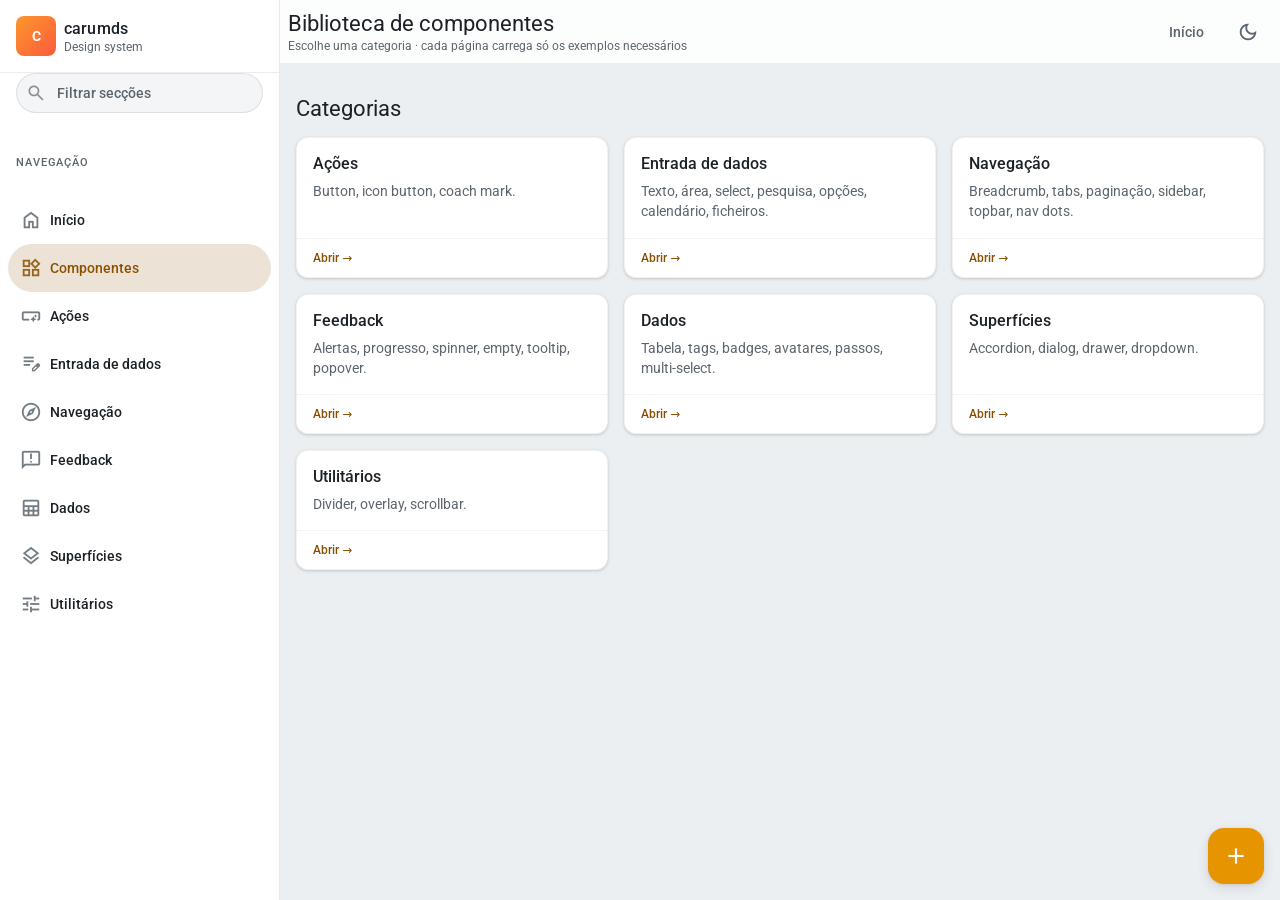
==== commit d710fe18: "Update index.html" ====
--- a/library/index.html
+++ b/library/index.html
@@ -98,11 +98,7 @@
         </header>
 
         <main class="md-content md-landing" id="main-content">
-          <p class="md-landing__lead" style="margin-bottom: var(--crm-spacing-xl)">
-            Os componentes estão organizados por tipo (como em
-            <a href="https://m3.material.io/components" rel="noopener noreferrer">M3 Components</a>). Usa o menu lateral
-            para saltar entre páginas — sem lista infinita de âncoras num único ficheiro.
-          </p>
+
           <h2 class="md-landing__section-title">Categorias</h2>
           <div class="md-landing__grid">
             <a class="md-landing-card" href="actions.html">
